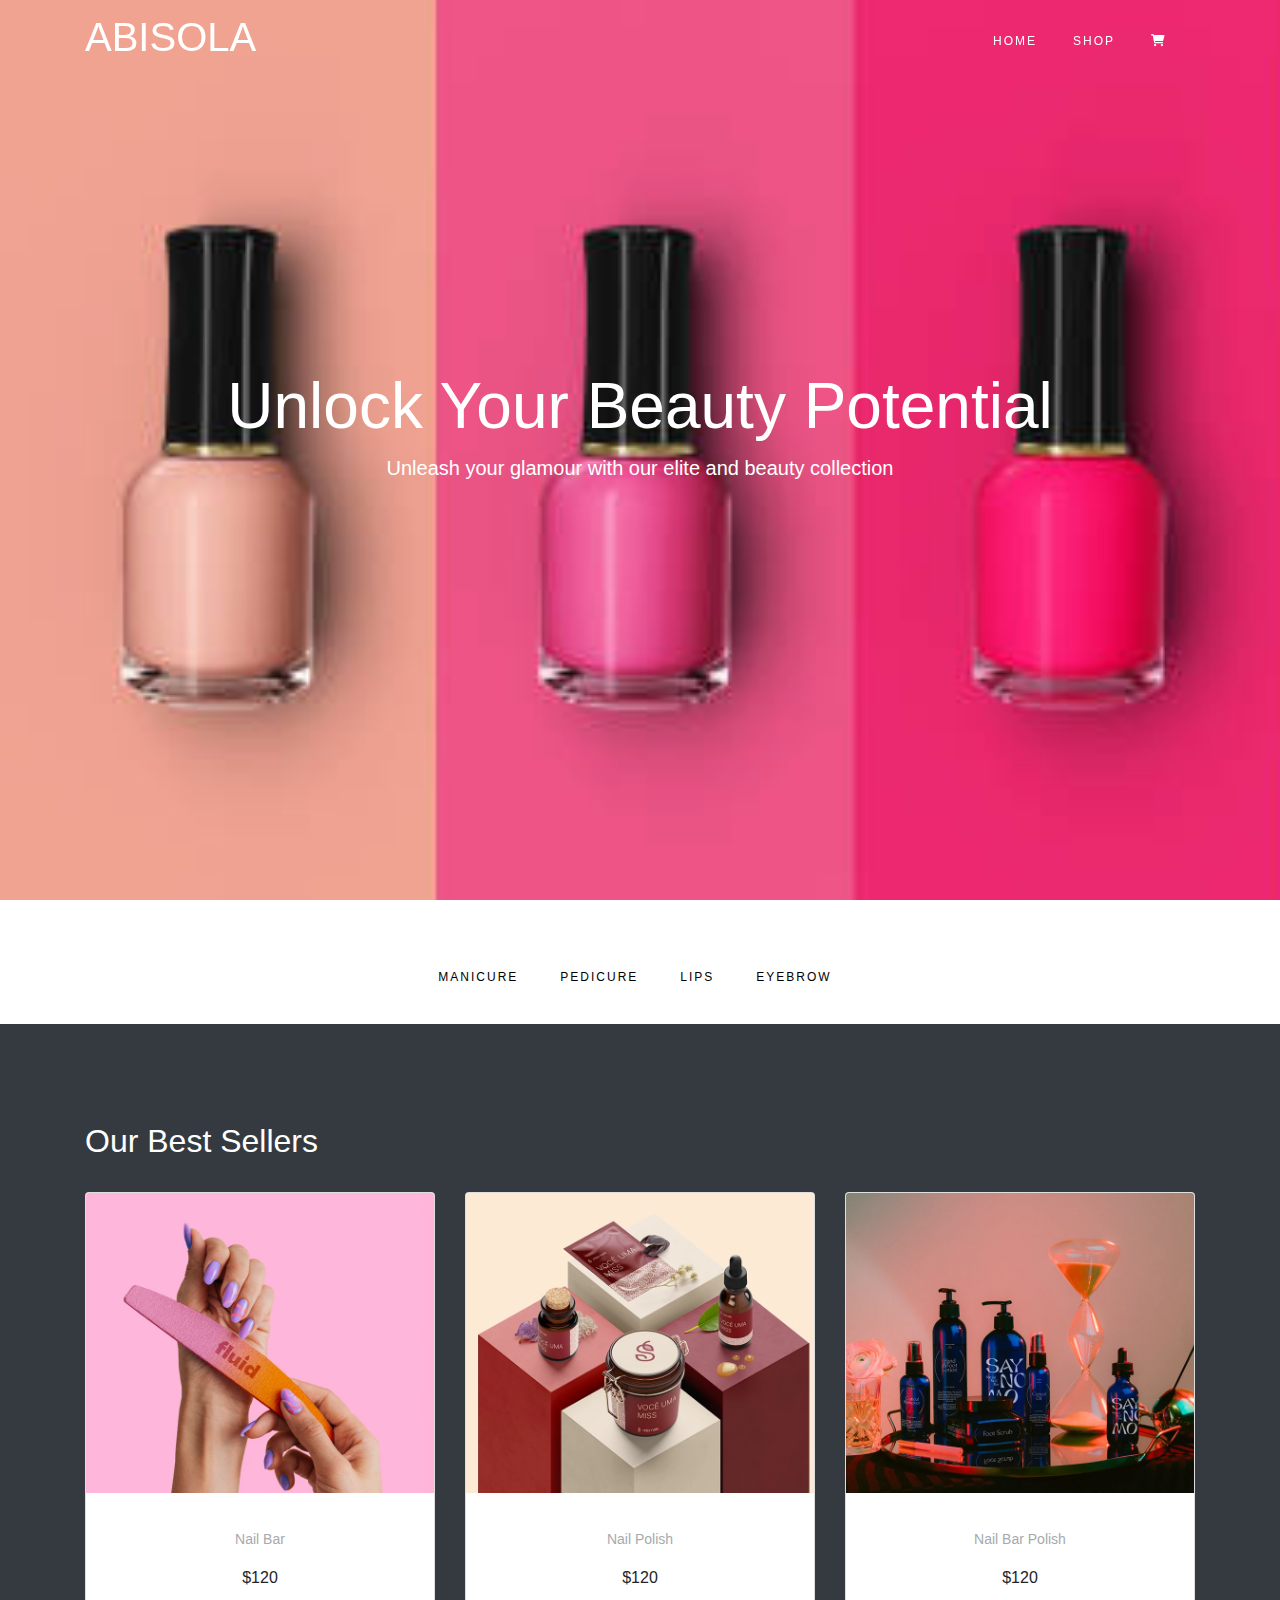
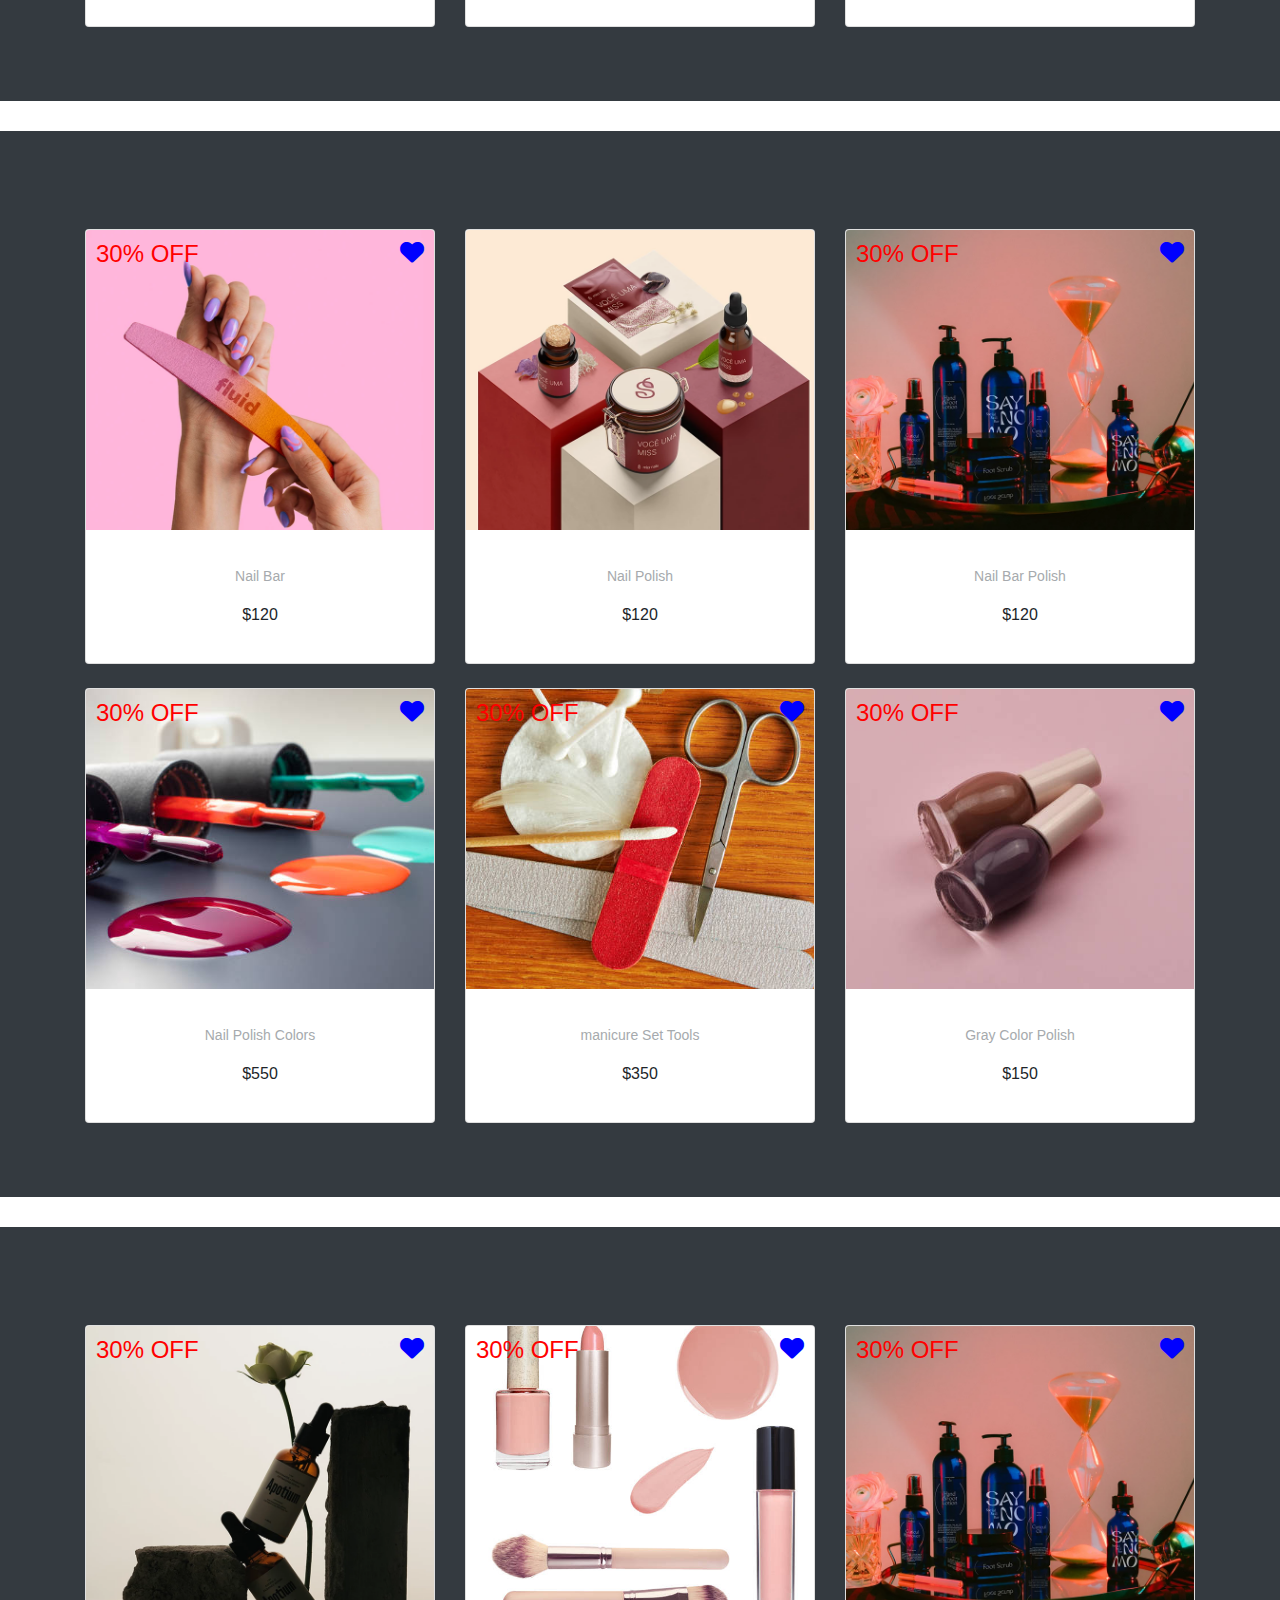
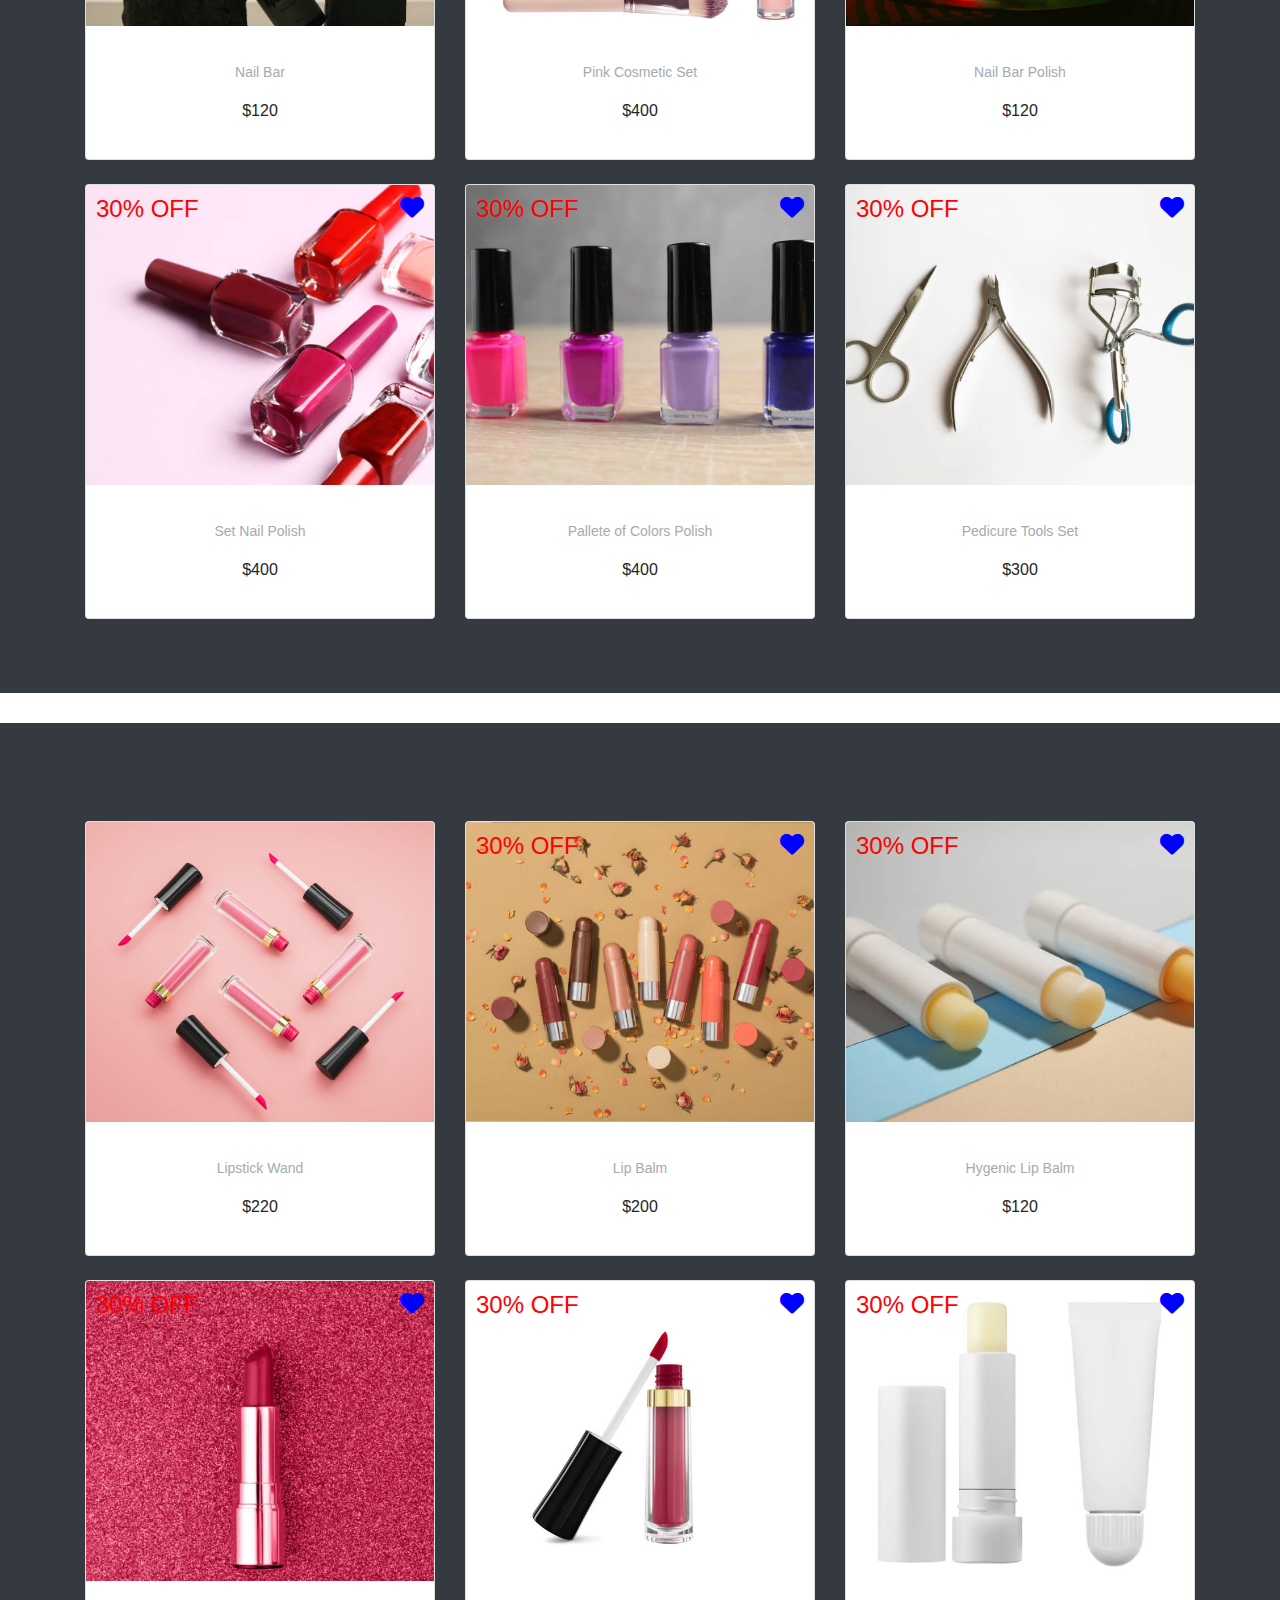
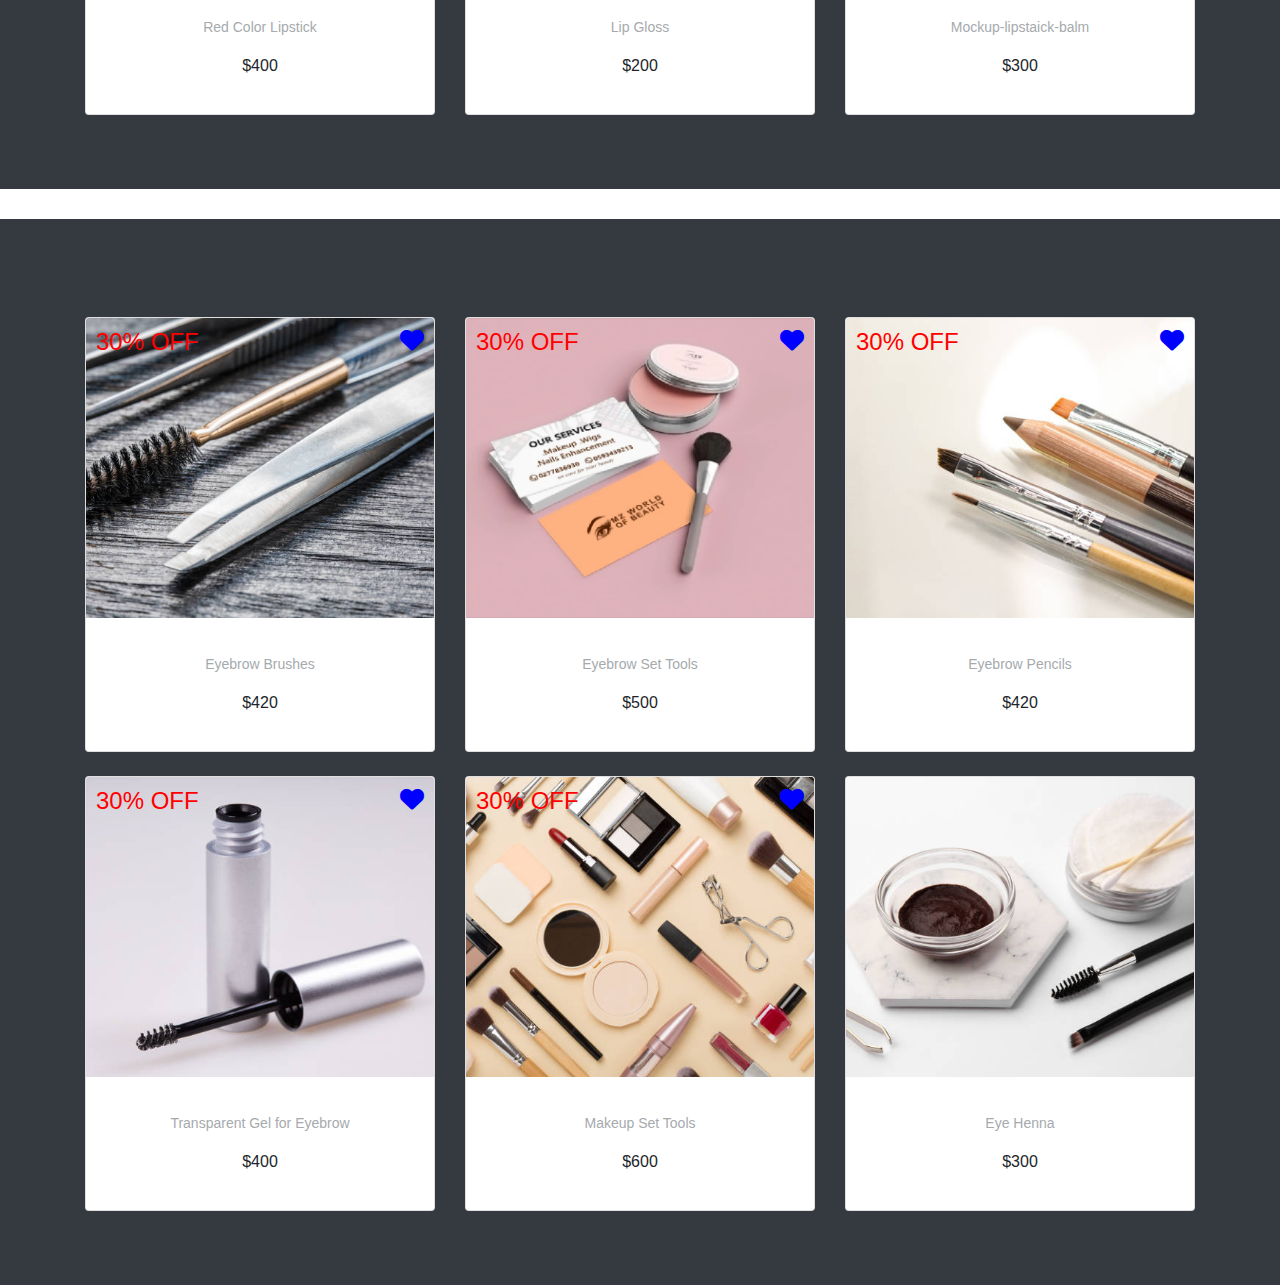
==== shop.html @ 08091c40 "first commit" ====
<html lang="en">
<head>
    <meta charset="UTF-8">
    <meta name="viewport" content="width=device-width, initial-scale=1.0">
    <title>Shop Bisola</title>
    <link href="https://maxcdn.bootstrapcdn.com/bootstrap/4.0.0/css/bootstrap.min.css" rel="stylesheet">
    <link rel="stylesheet" href="https://cdnjs.cloudflare.com/ajax/libs/font-awesome/6.0.0/css/all.min.css">
    <link rel="stylesheet" href="styles.css">  
    <link rel="stylesheet" href="nav.css">
    <link rel="stylesheet" href="shop.css">
</head>
<body>

    <nav id="navbar" class="navbar navbar-expand-lg navbar-light bg-light bg-transparent fixed-top">
        <div class="container">
            <a class="navbar-brand" href="index.html">
                <h1>Abisola</h1>
            </a>

            <button class="navbar-toggler" type="button" data-toggle="collapse" data-target="#navbarNav"
            aria-controls="navbarNav" aria-expanded="false" aria-label="Toggle navigation">
             <span class="navbar-toggler-icon"></span>
           </button>

            <div class="collapse navbar-collapse" id="navbarNav">
                <ul class="navbar-nav ml-auto">
                    <li class="nav-item">
                        <a class="nav-link" href="index.html">Home</a>
                    </li>
                    <li class="nav-item">
                        <a class="nav-link" href="shop.html">Shop</a>
                    </li>
                    <li class="nav-item">
                        <a class="nav-link" href="#">
                            <i class="fas fa-shopping-cart cart-icon"></i>
                        </a>
                    </li>
                </ul>
            </div>
        </div>
    </nav>
    
    <section class="shop-bg-image" id="home">
        <div class="container-fluid">
            <div class="row">
                <div class="col-lg-12 col-md-12 col-sm-12 col-xs-12 hero-text mx-auto text-center">
                    <h2 class="my-name">Unlock Your Beauty Potential</h2>
                    <p class="my_desc">Unleash your glamour with our elite and  beauty collection</p>
                </div>
            </div>
        </div>
    </section>

    <section class="second-nav">
        <div class="container">
            <div>
                <ul>
                    <li class="nav-item">
                    <a class="nav-link text-dark" href="#manicure">Manicure</a>
                    </li>
                    <li class="nav-item">
                    <a class="nav-link text-dark" href="#pedicure">Pedicure</a>
                    </li>
                    <li class="nav-item">
                    <a class="nav-link text-dark" href="#lips">Lips</a>
                    </li>
                    <li class="nav-item">
                    <a class="nav-link text-dark" href="#eyebrow">Eyebrow</a>
                    </li>
                </ul>
            </div>
        </div>
    </section>

    <section class=" our-services bg-dark" id="">
        <div class="container mt-5">
            <div class="row mb-4">
                <div class="col-12 ">
                    <h2 class="color-white">Our Best Sellers</h2>
                </div>
            </div>
    
            <div class="row">
                <div class="col-lg-4 col-md-6 mb-4">
                    <div class="card h-100">
                        <img src="./images/nail-bar.webp" class="card-img-top" alt="Service 1">
                        <div class="card-body d-flex flex-column text-center">
                            <p class="card-text overflow-hidden mt-3">Nail Bar</p>
                            <p>$120</p>
                        </div>
                    </div>
                </div>
    
                <div class="col-lg-4 col-md-6 mb-4">
                    <div class="card h-100">
                        <img src="./images/nail-polish.webp" class="card-img-top" alt="Service 1">
                        <div class="card-body d-flex flex-column text-center">
                            <p class="card-text overflow-hidden mt-3">Nail Polish</p>
                            <p>$120</p>
                        </div>
                    </div>
                </div>
    
                <div class="col-lg-4 col-md-6 mb-4">
                    <div class="card h-100">
                        <img src="./images/nail-bar-polish.webp" class="card-img-top" alt="Service 1">
                        <div class="card-body text-center">
                            <p class="card-text overflow-hidden mt-3">Nail Bar Polish</p>
                            <p>$120</p>
                        </div>
                    </div>
                </div>               
            </div>
        </div>
    </section>

    <section class=" our-services bg-dark" id="manicure">
        <div class="container mt-5">
            <!-- Service Text -->
            <!-- <div class="row mb-4">
                <div class="col-12 text-center">
                    <h2>Our Services</h2>
                    <p>Explore our range of services to enhance your beauty and style.</p>
                </div>
            </div> -->

            <div class="row">
                <div class="col-lg-4 col-md-6 mb-4">
                    <div class="card h-100">
                        <img src="./images/nail-bar.webp" class="card-img-top" alt="Service 1">
                        <i class="fas fa-heart heart-icon"></i>
                        <h5 class="off">30% OFF</h5>
                        <div class="card-body d-flex flex-column text-center">
                            <p class="card-text overflow-hidden mt-3">Nail Bar</p>
                            <p>$120</p>
                        </div>
                    </div>
                </div>
    
                <div class="col-lg-4 col-md-6 mb-4">
                    <div class="card h-100">
                        <img src="./images/nail-polish.webp" class="card-img-top" alt="Service 1">
                        <div class="card-body d-flex flex-column text-center">
                            <p class="card-text overflow-hidden mt-3">Nail Polish</p>
                            <p>$120</p>
                        </div>
                    </div>
                </div>
    
                <div class="col-lg-4 col-md-6 mb-4">
                    <div class="card h-100">
                        <img src="./images/nail-bar-polish.webp" class="card-img-top" alt="Service 1">
                        <i class="fas fa-heart heart-icon"></i>
                        <h5 class="off">30% OFF</h5>
                        <div class="card-body text-center">
                            <p class="card-text overflow-hidden mt-3">Nail Bar Polish</p>
                            <p>$120</p>
                        </div>
                    </div>
                </div>
    
                <div class="col-lg-4 col-md-6 mb-4">
                    <div class="card h-100">
                        <img src="./images/polish-different-colors.jpg" class="card-img-top" alt="Service 1">
                        <i class="fas fa-heart heart-icon"></i>
                        <h5 class="off">30% OFF</h5>
                        <div class="card-body d-flex flex-column text-center">
                            <p class="card-text overflow-hidden mt-3">Nail Polish Colors</p>
                            <p>$550</p>
                        </div>
                    </div>
                </div>
    
                <div class="col-lg-4 col-md-6 mb-4">
                    <div class="card h-100">
                        <img src="./images/manicure-set-tools.jpg" class="card-img-top" alt="Service 1">
                        <i class="fas fa-heart heart-icon"></i>
                        <h5 class="off">30% OFF</h5>
                        <div class="card-body d-flex flex-column text-center">
                            <p class="card-text overflow-hidden mt-3">manicure Set Tools</p>
                            <p>$350</p>
                        </div>
                    </div>
                </div>
    
                <div class="col-lg-4 col-md-6 mb-4">
                    <div class="card h-100">
                        <img src="./images/gray-polish.jpg" class="card-img-top" alt="Service 1">
                        <i class="fas fa-heart heart-icon"></i>
                        <h5 class="off">30% OFF</h5>
                        <div class="card-body d-flex flex-column text-center">
                            <p class="card-text overflow-hidden mt-3">Gray Color Polish</p>
                            <p>$150</p>
                        </div>
                    </div>
                </div>
            </div>
        </div>
    </section>

    <section class=" our-services bg-dark" id="pedicure">
        <div class="container mt-5">
            <!-- Service Text -->
            <!-- <div class="row mb-4">
                <div class="col-12 text-center">
                    <h2>Our Services</h2>
                    <p>Explore our range of services to enhance your beauty and style.</p>
                </div>
            </div> -->
    
            <div class="row">
                <div class="col-lg-4 col-md-6 mb-4">
                    <div class="card h-100">
                        <img src="./images/pedi.webp" class="card-img-top" alt="Service 1">
                        <i class="fas fa-heart heart-icon"></i>
                        <h5 class="off">30% OFF</h5>
                        <div class="card-body d-flex flex-column text-center">
                            <p class="card-text overflow-hidden mt-3">Nail Bar</p>
                            <p>$120</p>
                        </div>
                    </div>
                </div>
    
                <div class="col-lg-4 col-md-6 mb-4">
                    <div class="card h-100">
                        <img src="./images/set-cream-costmetic-pedi.jpg" class="card-img-top" alt="Service 1">
                        <i class="fas fa-heart heart-icon"></i>
                        <h5 class="off">30% OFF</h5>
                        <div class="card-body d-flex flex-column text-center">
                            <p class="card-text overflow-hidden mt-3">Pink Cosmetic Set</p>
                            <p>$400</p>
                        </div>
                    </div>
                </div>
    
                <div class="col-lg-4 col-md-6 mb-4">
                    <div class="card h-100">
                        <img src="./images/nail-bar-polish.webp" class="card-img-top" alt="Service 1">
                        <i class="fas fa-heart heart-icon"></i>
                        <h5 class="off">30% OFF</h5>
                        <div class="card-body text-center">
                            <p class="card-text overflow-hidden mt-3">Nail Bar Polish</p>
                            <p>$120</p>
                        </div>
                    </div>
                </div>
    
                <div class="col-lg-4 col-md-6 mb-4">
                    <div class="card h-100">
                        <img src="./images/set-nail-polish.jpg" class="card-img-top" alt="Service 1">
                        <i class="fas fa-heart heart-icon"></i>
                        <h5 class="off">30% OFF</h5>
                        <div class="card-body d-flex flex-column text-center">
                            <p class="card-text overflow-hidden mt-3">Set Nail Polish</p>
                            <p>$400</p>
                        </div>
                    </div>
                </div>
    
                <div class="col-lg-4 col-md-6 mb-4">
                    <div class="card h-100">
                        <img src="./images/pallete-color-polish.jpg" class="card-img-top" alt="Service 1">
                        <i class="fas fa-heart heart-icon"></i>
                        <h5 class="off">30% OFF</h5>
                        <div class="card-body d-flex flex-column text-center">
                            <p class="card-text overflow-hidden mt-3">Pallete of Colors Polish</p>
                            <p>$400</p>
                        </div>
                    </div>
                </div>
    
                <div class="col-lg-4 col-md-6 mb-4">
                    <div class="card h-100">
                        <img src="./images/pedicure-tools-set.jpg" class="card-img-top" alt="Service 1">
                        <i class="fas fa-heart heart-icon"></i>
                        <h5 class="off">30% OFF</h5>
                        <div class="card-body d-flex flex-column text-center">
                            <p class="card-text overflow-hidden mt-3">Pedicure Tools Set</p>
                            <p>$300</p>
                        </div>
                    </div>
                </div>
            </div>
        </div>
    </section>

    
    <section class=" our-services bg-dark" id="lips">
        <div class="container mt-5">
            <!-- Service Text -->
            <!-- <div class="row mb-4">
                <div class="col-12 text-center">
                    <h2>Our Services</h2>
                    <p>Explore our range of services to enhance your beauty and style.</p>
                </div>
            </div> -->
    
            <div class="row">
                <div class="col-lg-4 col-md-6 mb-4">
                    <div class="card h-100">
                        <img src="./images/lipstick-wand.jpg" class="card-img-top" alt="Service 1">
                        <div class="card-body d-flex flex-column text-center">
                            <p class="card-text overflow-hidden mt-3">Lipstick Wand</p>
                            <p>$220</p>
                        </div>
                    </div>
                </div>
    
                <div class="col-lg-4 col-md-6 mb-4">
                    <div class="card h-100">
                        <img src="./images/lip-balm-rose-petals.jpg" class="card-img-top" alt="Service 1">
                        <i class="fas fa-heart heart-icon"></i>
                        <h5 class="off">30% OFF</h5>
                        <div class="card-body d-flex flex-column text-center">
                            <p class="card-text overflow-hidden mt-3">Lip Balm</p>
                            <p>$200</p>
                        </div>
                    </div>
                </div>
    
                <div class="col-lg-4 col-md-6 mb-4">
                    <div class="card h-100">
                        <img src="./images/hygenic-lipstick.jpg" class="card-img-top" alt="Service 1">
                        <i class="fas fa-heart heart-icon"></i>
                        <h5 class="off">30% OFF</h5>
                        <div class="card-body text-center">
                            <p class="card-text overflow-hidden mt-3">Hygenic Lip Balm</p>
                            <p>$120</p>
                        </div>
                    </div>
                </div>
    
                <div class="col-lg-4 col-md-6 mb-4">
                    <div class="card h-100">
                        <img src="./images/red-lipstick.jpg" class="card-img-top" alt="Service 1">
                        <i class="fas fa-heart heart-icon"></i>
                        <h5 class="off">30% OFF</h5>
                        <div class="card-body d-flex flex-column text-center">
                            <p class="card-text overflow-hidden mt-3">Red Color Lipstick</p>
                            <p>$400</p>
                        </div>
                    </div>
                </div>
    
                <div class="col-lg-4 col-md-6 mb-4">
                    <div class="card h-100">
                        <img src="./images/lip-glouse.jpg" class="card-img-top" alt="Service 1">
                        <i class="fas fa-heart heart-icon"></i>
                        <h5 class="off">30% OFF</h5>
                        <div class="card-body d-flex flex-column text-center">
                            <p class="card-text overflow-hidden mt-3">Lip Gloss</p>
                            <p>$200</p>
                        </div>
                    </div>
                </div>
    
                <div class="col-lg-4 col-md-6 mb-4">
                    <div class="card h-100">
                        <img src="./images/mockup-lipstick-balm.jpg" class="card-img-top" alt="Service 1">
                        <i class="fas fa-heart heart-icon"></i>
                        <h5 class="off">30% OFF</h5>
                        <div class="card-body d-flex flex-column text-center">
                            <p class="card-text overflow-hidden mt-3">Mockup-lipstaick-balm</p>
                            <p>$300</p>
                        </div>
                    </div>
                </div>
            </div>
        </div>
    </section>

    <section class=" our-services bg-dark" id="eyebrow">
        <div class="container mt-5">
            <!-- Service Text -->
            <!-- <div class="row mb-4">
                <div class="col-12 text-center">
                    <h2>Our Services</h2>
                    <p>Explore our range of services to enhance your beauty and style.</p>
                </div>
            </div> -->
    
            <div class="row">
                <div class="col-lg-4 col-md-6 mb-4">
                    <div class="card h-100">
                        <img src="./images/eyebrow-brushes.jpg" class="card-img-top" alt="Service 1">
                        <i class="fas fa-heart heart-icon"></i>
                        <h5 class="off">30% OFF</h5>
                        <div class="card-body d-flex flex-column text-center">
                            <p class="card-text overflow-hidden mt-3">Eyebrow Brushes</p>
                            <p>$420</p>
                        </div>
                    </div>
                </div>
    
                <div class="col-lg-4 col-md-6 mb-4">
                    <div class="card h-100">
                        <img src="./images/eye-brush.webp" class="card-img-top" alt="Service 1">
                        <i class="fas fa-heart heart-icon"></i>
                        <h5 class="off">30% OFF</h5>
                        <div class="card-body d-flex flex-column text-center">
                            <p class="card-text overflow-hidden mt-3">Eyebrow Set Tools</p>
                            <p>$500</p>
                        </div>
                    </div>
                </div>
    
                <div class="col-lg-4 col-md-6 mb-4">
                    <div class="card h-100">
                        <img src="./images/eye-brushes-tools.jpg" class="card-img-top" alt="Service 1">
                        <i class="fas fa-heart heart-icon"></i>
                        <h5 class="off">30% OFF</h5>
                        <div class="card-body text-center">
                            <p class="card-text overflow-hidden mt-3">Eyebrow Pencils</p>
                            <p>$420</p>
                        </div>
                    </div>
                </div>
    
                <div class="col-lg-4 col-md-6 mb-4">
                    <div class="card h-100">
                        <img src="./images/transparent-gel-eyebrow.jpg" class="card-img-top" alt="Service 1">
                        <i class="fas fa-heart heart-icon"></i>
                        <h5 class="off">30% OFF</h5>
                        <div class="card-body d-flex flex-column text-center">
                            <p class="card-text overflow-hidden mt-3">Transparent Gel for Eyebrow</p>
                            <p>$400</p>
                        </div>
                    </div>
                </div>
    
                <div class="col-lg-4 col-md-6 mb-4">
                    <div class="card h-100">
                        <img src="./images/makeup-set-tools.jpg" class="card-img-top" alt="Service 1">
                        <i class="fas fa-heart heart-icon"></i>
                        <h5 class="off">30% OFF</h5>
                        <div class="card-body d-flex flex-column text-center">
                            <p class="card-text overflow-hidden mt-3">Makeup Set Tools</p>
                            <p>$600</p>
                        </div>
                    </div>
                </div>
    
                <div class="col-lg-4 col-md-6 mb-4">
                    <div class="card h-100">
                        <img src="./images/eye-henna.jpg" class="card-img-top" alt="Service 1">
                        <div class="card-body d-flex flex-column text-center">
                            <p class="card-text overflow-hidden mt-3">Eye Henna</p>
                            <p>$300</p>
                        </div>
                    </div>
                </div>
            </div>
        </div>
    </section>

    <script src="script.js"></script>

    <script src="https://code.jquery.com/jquery-3.2.1.slim.min.js"
    integrity="sha384-KJ3o2DKtIkvYIK3UENzmM7KCkRr/rE9/Qpg6aAZGJwFDMVNA/GpGFF93hXpG5KkN"
    crossorigin="anonymous"></script>
    <script src="https://cdnjs.cloudflare.com/ajax/libs/popper.js/1.12.9/umd/popper.min.js"
    integrity="sha384-ApNbgh9B+Y1QKtv3Rn7W3mgPxhU9K/ScQsAP7hUibX39j7fakFPskvXusvfa0b4Q"
    crossorigin="anonymous"></script>
    <script src="https://maxcdn.bootstrapcdn.com/bootstrap/4.0.0/js/bootstrap.min.js"
    integrity="sha384-JZR6Spejh4U02d8jOt6vLEHfe/JQGiRRSQQxSfFWpi1MquVdAyjUar5+76PVCmYl"
    crossorigin="anonymous"></script>

</body>
</html>
---- styles.css ----
*{
    margin: 0;
    padding: 0;
}

.bg-image {
    height:100vh;
    background: url('./images/booking-photo.jpg');
    background-size:cover;
    position:relative;
}

.my-name {
    font-size:4em;
}
.my_desc {
    font-size: 20px;
    margin-bottom: 50px;
}

.hero-text {
    position: absolute;
    top: 50%;
    left: 50%;
    transform: translate(-50%, -50%);
    color: white;
    text-align: center;
    display: flex;
    flex-direction: column;
    align-items: center;
}

.custom-btn-pink {
    background-color: #FA267B;
    color: white;
    padding: 10px 20px;
    letter-spacing: 3px;
}

.add-dot::before {
    content: '\2022'; 
    margin-right: 8px; 
    font-size: 20px; 
    color: #ff69b4;
}


.intro-text-2 p{
    color: #A6AAAD;
}

.img-fluid {
    max-width: 100%;
    height: 500px !important;
}

.our-services{
    background-color: #B6CCC9;
    margin-top: 30px;
    padding: 50px 0;
}

.card-text{
    color: #A6AAAD;
    font-size: 14px;
}

 .bk-color-4{
    background-color: #F9F9F9;
}

.booking {
    background: url('./images/pretty-nails.jpg');
    background-size:cover;
    color: #F9F9F9;
    padding: 20px 0;

}

.blog{
    padding: 30px 0;
}

.contact-page{
    padding: 30px 0;
    background-color: #FFF8FC !important;
}

.contact-page button{
    margin-bottom: 30px ;
}

@media (max-width: 400px) {
    .my-name {
        font-size:3em;
    }
}
---- nav.css ----
* {
    margin: 0;
    padding: 0;
}

.social-icon {
    color: #fff;
}

#navbar.navbar-light.bg-transparent {
    background-color: transparent !important;
}

#navbar.navbar-light.bg-dark {
    background-color: #000 !important;
}

#navbar.navbar-light .navbar-nav .nav-link.text-white {
    color: #fff !important;
}

.navbar-brand h1{
    color: #fff;
    text-transform: uppercase;
}

.nav-link{
    text-transform: uppercase;
    color:#fff !important;
    font-size: 12px;
    letter-spacing: 2px;
}

#navbar .navbar-nav .contact-link {
    background-color: transparent;
    border: 1px solid white;
    color: white; /* Set text color to white */
}

#navbar .navbar-nav .nav-link {
    margin-right: 20px; /* Adjust the margin to increase/decrease spacing */
}

#navbar .navbar-nav .contact-link {
    background-color: transparent;
    border: 1px solid white;
    color: white; /* Set text color to white */
}

footer{
    background-color: #15120D;
    color: #fff;
    margin-top: 70px;
    padding: 40px 0;
}

footer h4{
    text-transform: uppercase;
}

footer a {
    color: #fff;
}

footer .mt-3{
    text-transform: uppercase;
}

.copyright {
    text-align: center;
    color: #fff;
    background-color: #090908;
}

.copyright h2{
    font-size: 13px;
    padding: 10px 0px;
}


@media (max-width: 768px) {

    #navbar.navbar-light.bg-transparent {
        background-color: #A8A8A7 !important;
        color: #fff;
    }
}
---- shop.css ----
*{
    margin: 0;
    padding: 0;
}

.text-dark {
    color: #343a40!important;
}

.shop-bg-image {
    height:100vh;
    background: url('./images/product-image.jpg');
    background-size:cover;
    position:relative;
}

.my-name {
    font-size:4em;
}
.my_desc {
    font-size: 20px;
    margin-bottom: 50px;
}

.hero-text {
    position: absolute;
    top: 50%;
    left: 50%;
    transform: translate(-50%, -50%);
    color: white;
    text-align: center;
    display: flex;
    flex-direction: column;
    align-items: center;
}

.custom-btn-pink {
    background-color: #FA267B;
    color: white;
    padding: 10px 20px;
    letter-spacing: 3px;
}

.second-nav{
    margin: 60px 0 0;
}

.second-nav .nav-link {
    text-transform: uppercase;
    color: #000 !important;
    font-size: 12px;
    letter-spacing: 2px;
}

.second-nav ul {
    display: flex;
    justify-content: center;
    align-items: center;
    list-style-type: none;
    padding: 0;
    margin: 0;
}

.second-nav li {
    margin-right: 10px; 
}

.second-nav a {
    text-decoration: none;
    color: black;
}

.shop-section{
    padding: 30px 0;
}

.cart-icon {
   margin-top: 3px;
}

.color-white{
    color: #fff;
}

.card-img-top {
    height: 300px;
    object-fit: cover;
}

.heart-icon {
    position: absolute;
    top: 10px;
    right: 10px;
    font-size: 24px;
    color: blue;
    cursor: pointer;
}

.off {
    position: absolute;
    top: 10px;
    left: 10px;
    font-size: 24px;
    color: red;
}

@media (max-width: 500px) {
    .second-nav .nav-link {
        font-size: 8px;
    }
}
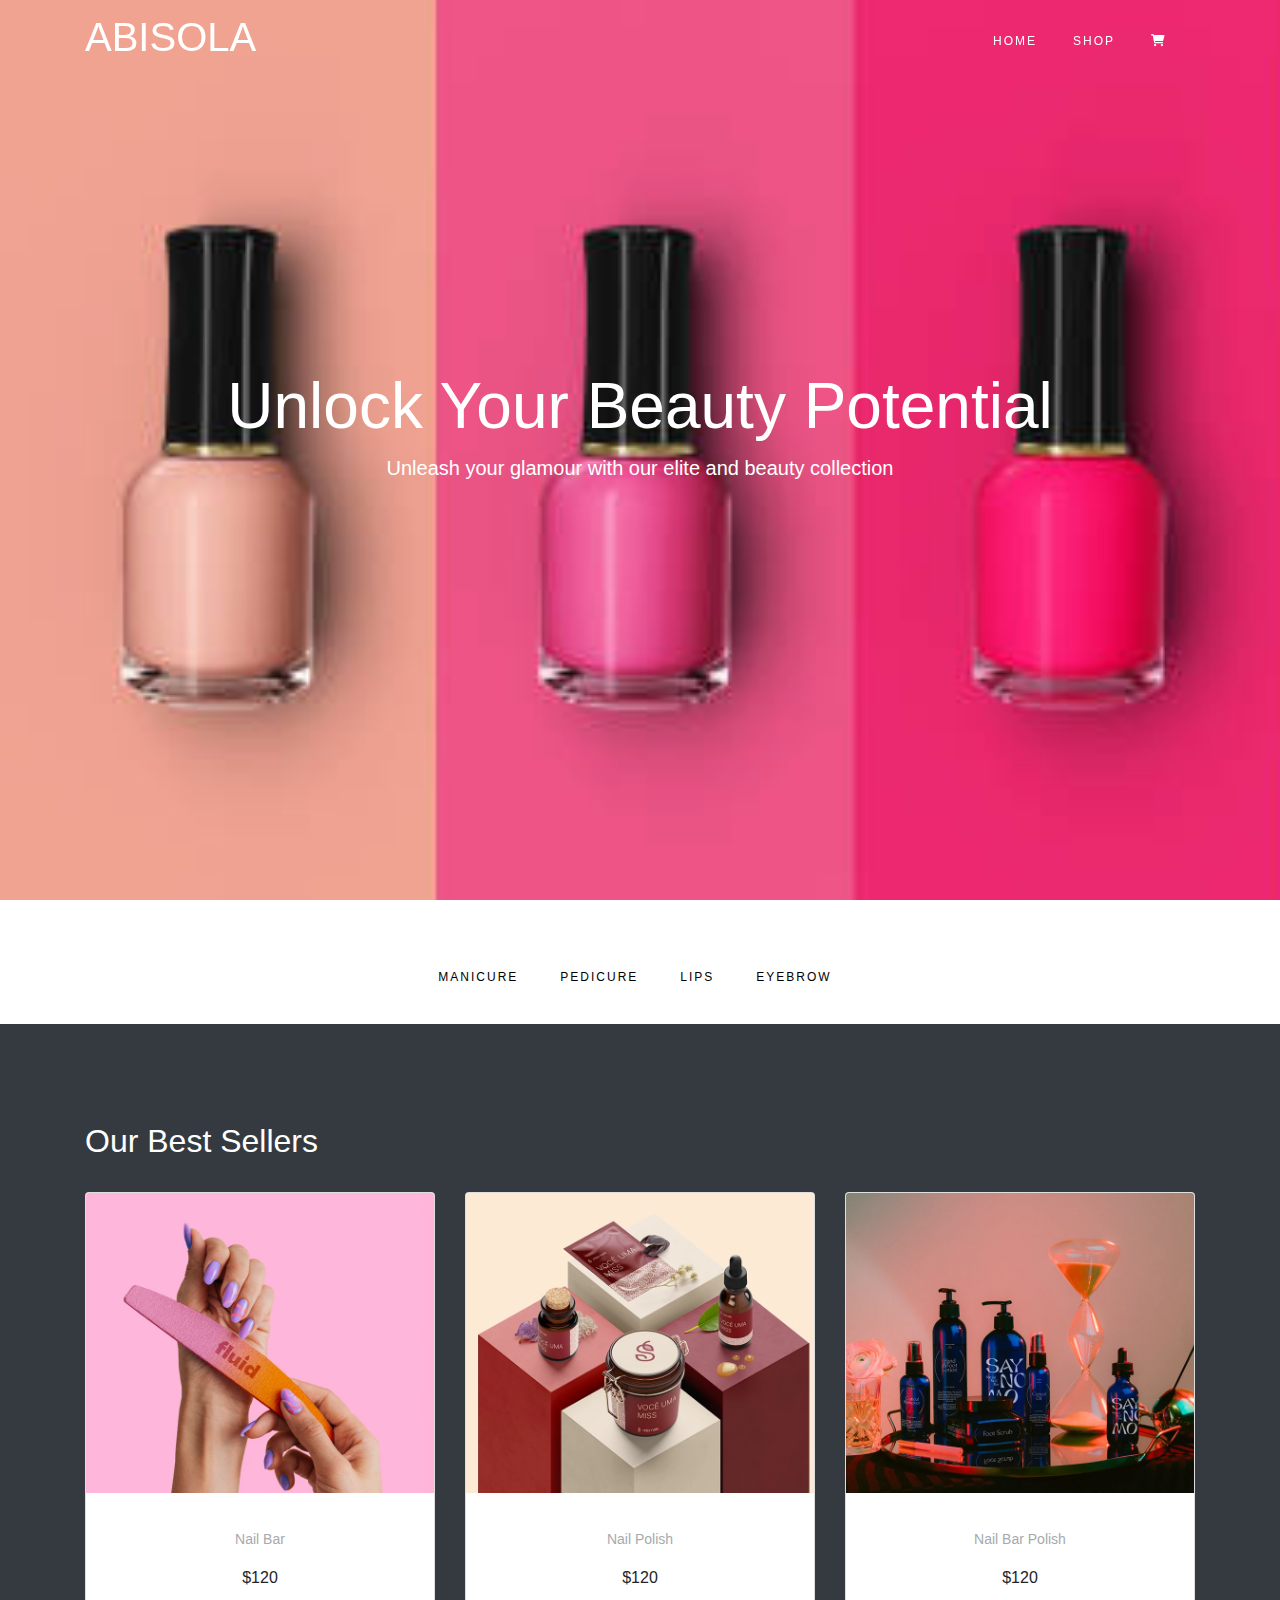
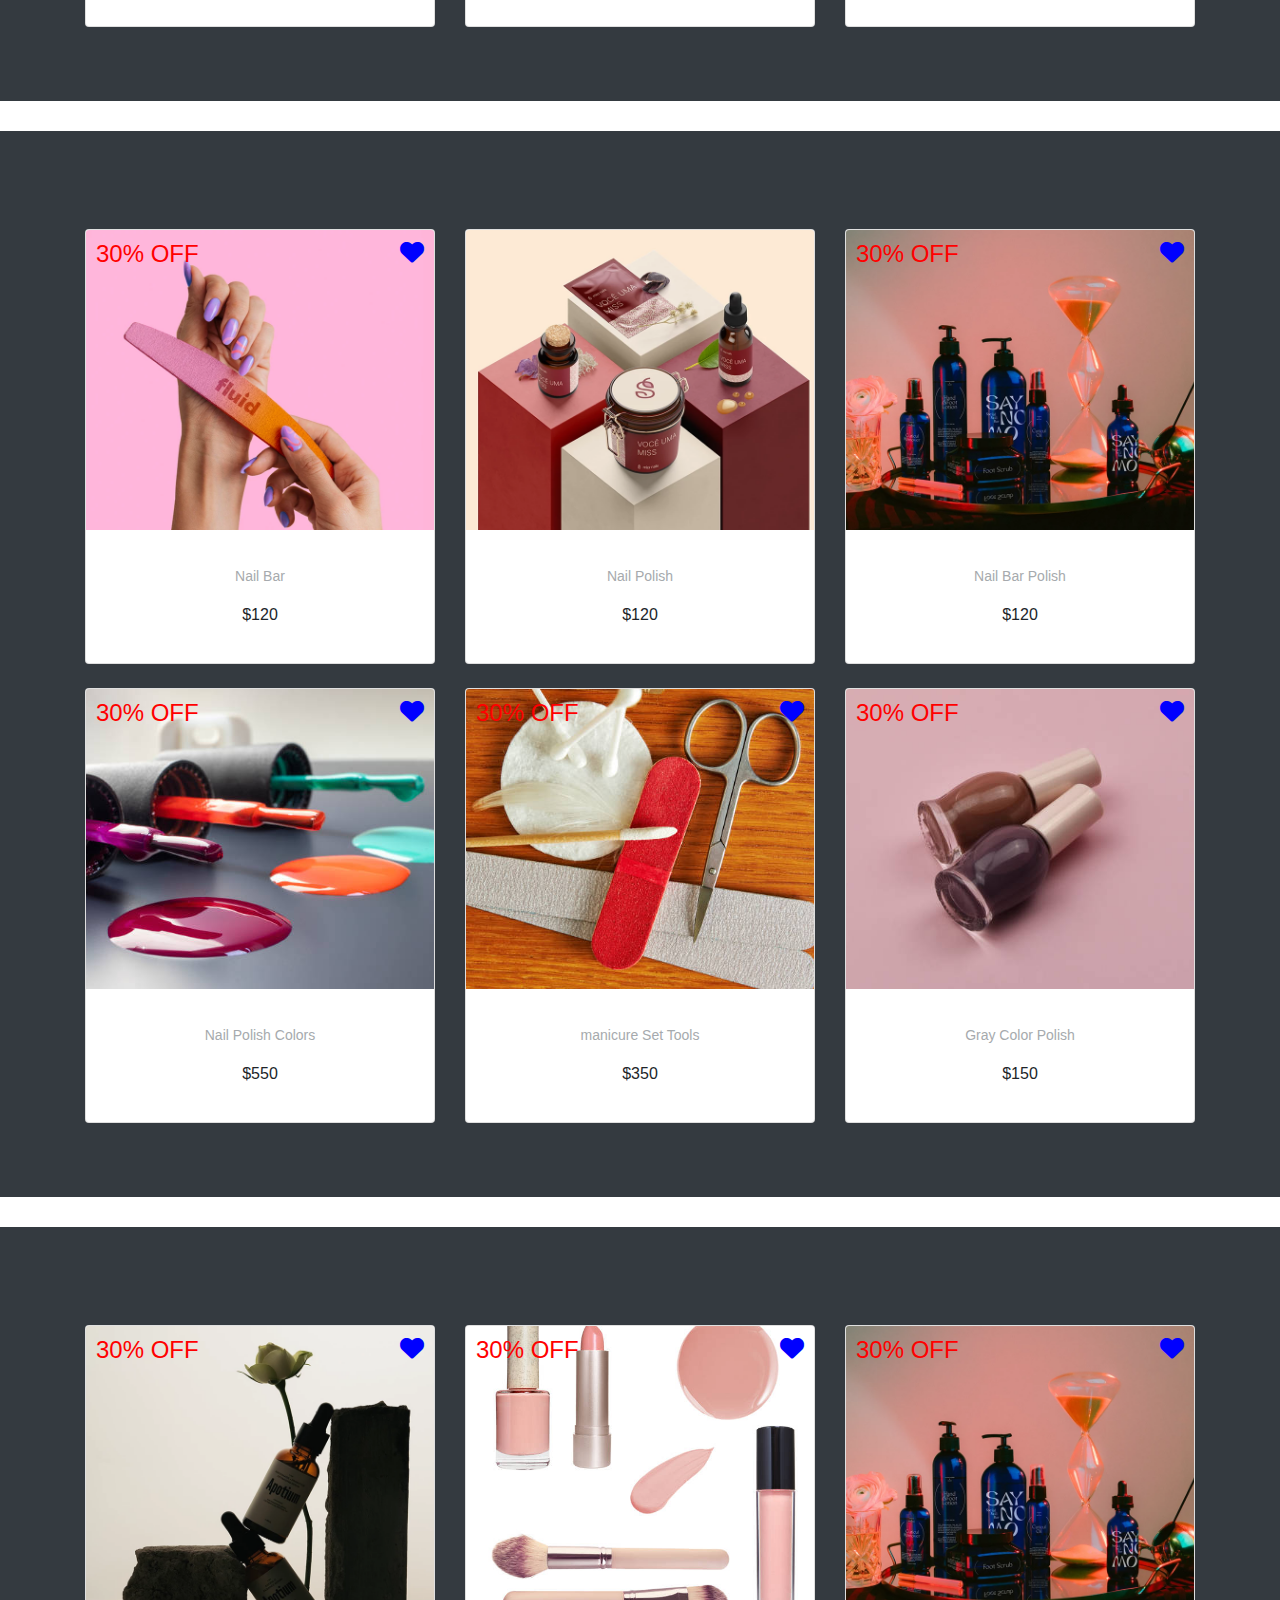
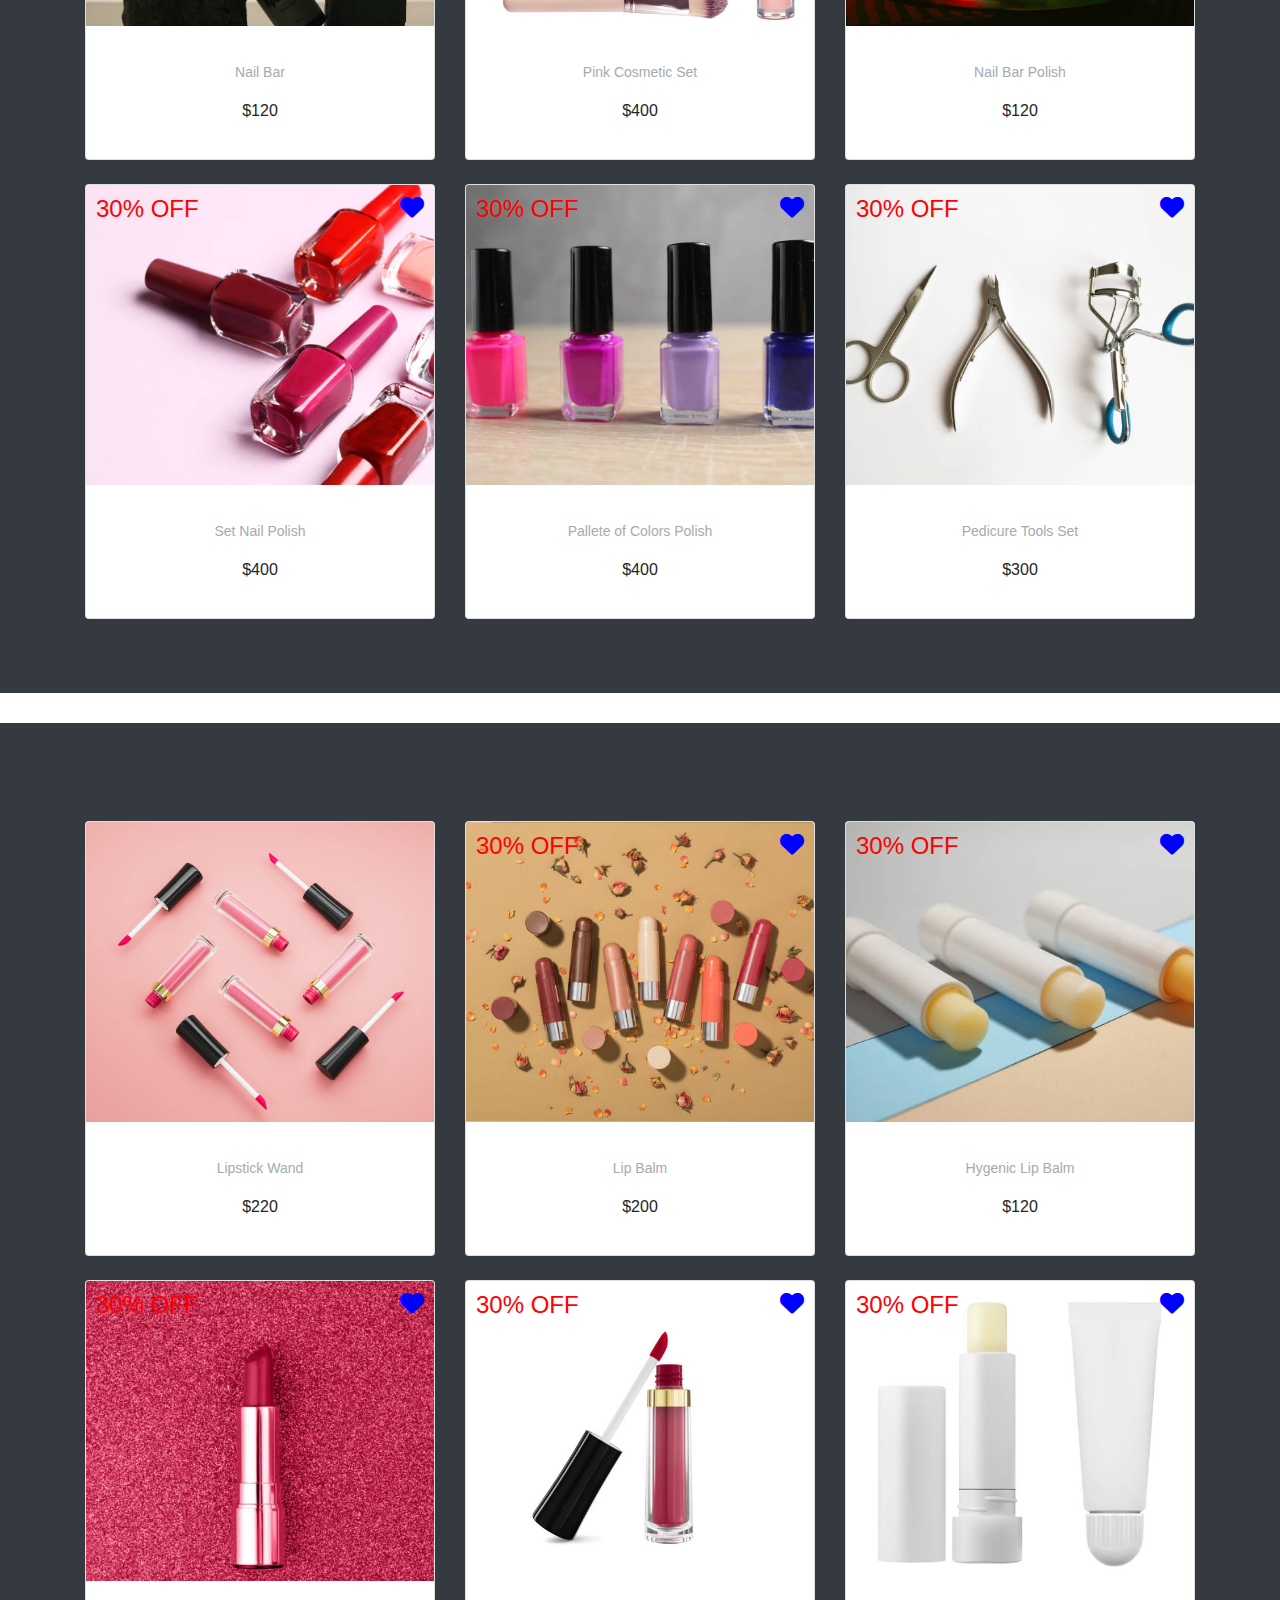
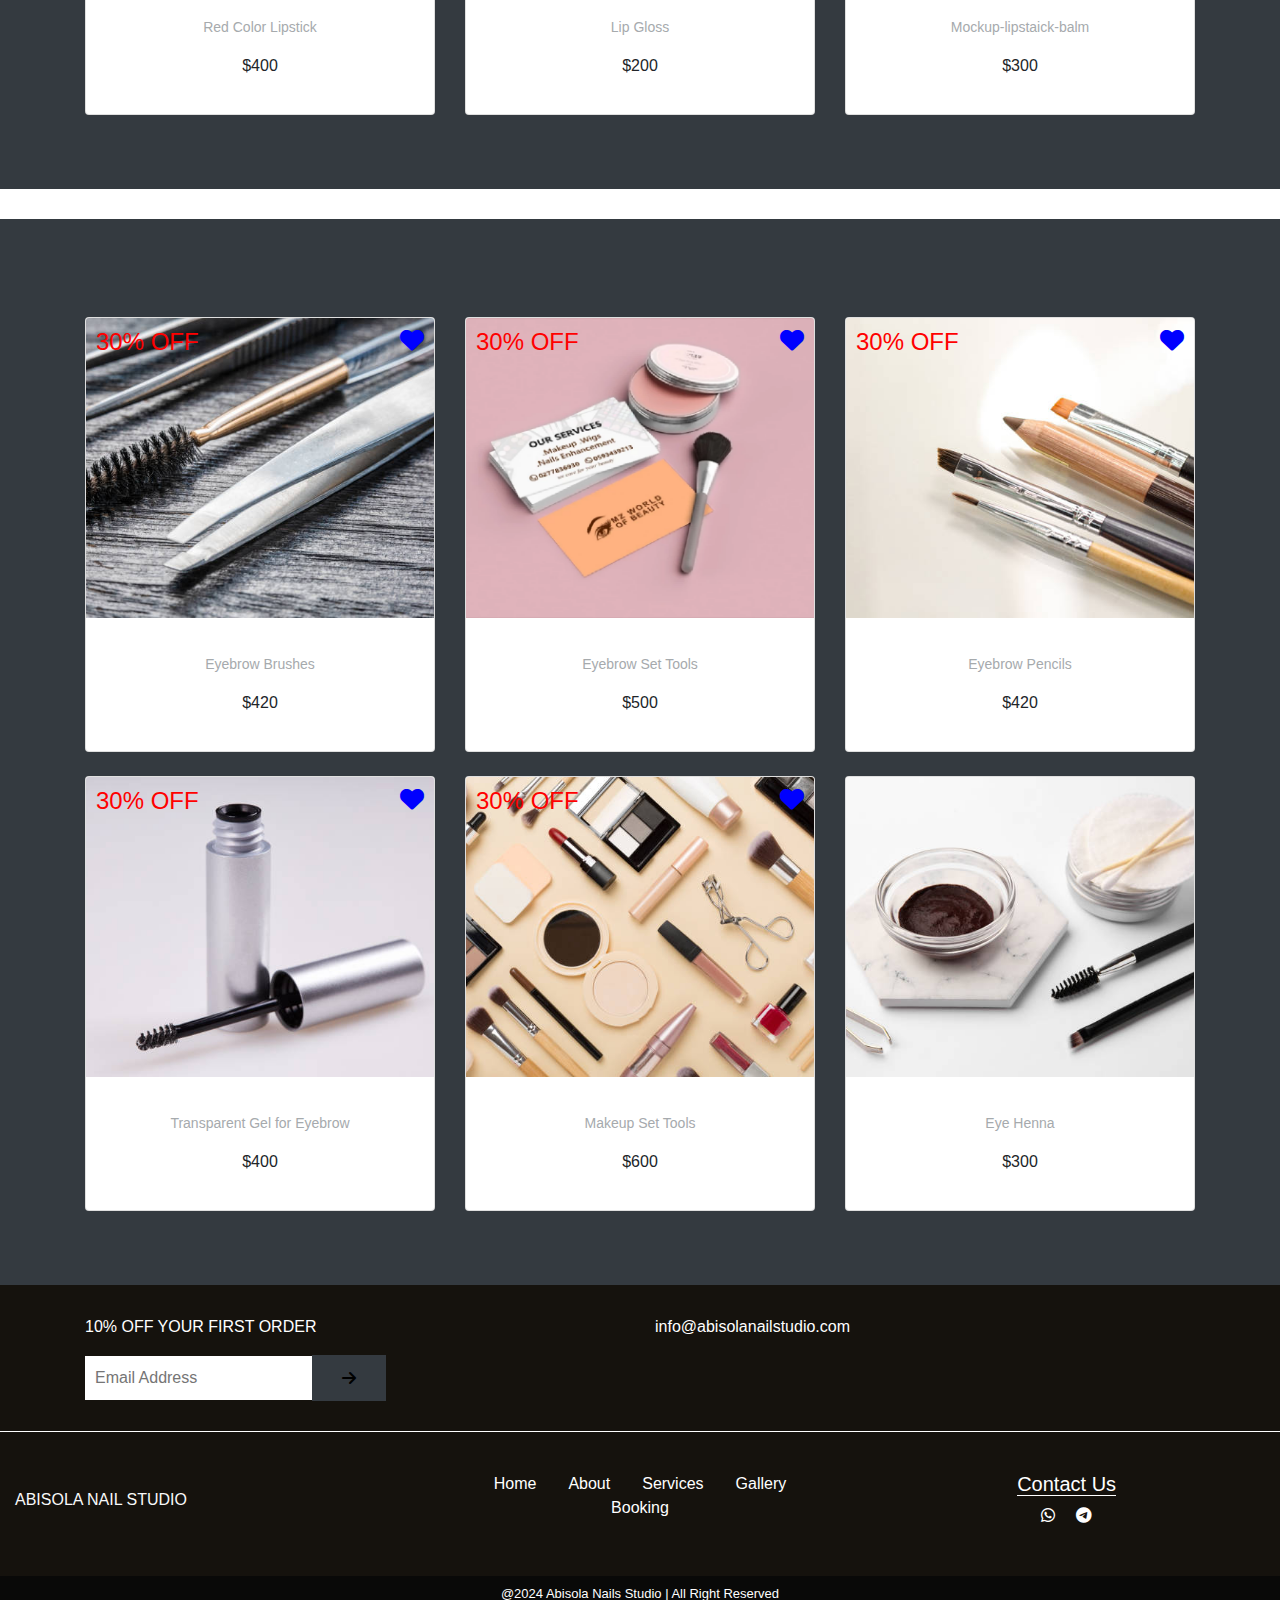
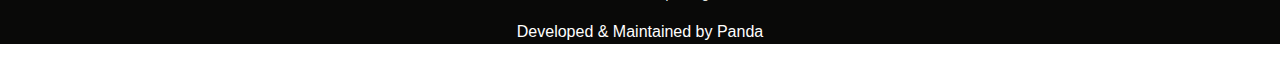
==== commit fda7b929: "second commit" ====
--- a/shop.html
+++ b/shop.html
@@ -453,6 +453,61 @@
         </div>
     </section>
 
+    <section class="bg sub">
+        <div class="container">
+            <div class="row">
+                <div class="col-md-6">
+                    <div >
+                        <p>10% OFF YOUR FIRST ORDER</p>
+                        <div class="text-input-container">
+                            <input type="email" id="name" name="name" placeholder="Email Address">
+                            <button type="submit"><i class="fas fa-arrow-right"></i></button>
+                        </div>
+                    </div>
+                </div>
+                <div class="col-md-6">
+                   
+                    <div class="email-input-container">
+                        <p>info@abisolanailstudio.com</p>
+                    </div>
+                </div>
+            </div>
+        </div>
+    </section><hr class="my-hr">
+    
+
+    <footer class="container-fluid   text-light">
+        <div class="row">
+            <div class="col-md-4 text-center text-md-left">
+                <p class="mt-3">Abisola Nail Studio</p>
+            </div>
+
+           <div class="col-md-4 text-center">
+                <ul class="list-unstyled d-flex justify-content-center flex-wrap">
+                    <li class="mx-3"><a href="#" class="d-block d-md-inline">Home</a></li>
+                    <li class="mx-3"><a href="#" class="d-block d-md-inline">About</a></li>
+                    <li class="mx-3"><a href="#" class="d-block d-md-inline">Services</a></li>
+                    <li class="mx-3"><a href="#" class="d-block d-md-inline">Gallery</a></li>
+                    <li class="mx-3"><a href="#" class="d-block d-md-inline">Booking</a></li>
+                </ul>
+           </div>
+
+            <div class="col-md-4 text-center">
+                <h5><a href="#contact" style="color: white; text-decoration: none; border-bottom: 1px solid white;">Contact Us</a></h5>
+                <a href="https://wa.me/1234567890" target="_blank" title="WhatsApp" class="social-icon"><i class="fab fa-whatsapp"></i></a>
+                <span class="mx-2"></span>
+                <a href="https://t.me/yourtelegramusername" target="_blank" title="Telegram" class="social-icon"><i class="fab fa-telegram"></i></a>
+
+            </div>
+
+        </div>
+    </footer>
+
+    <div class="copyright text-center">
+        <h2>@2024 Abisola Nails Studio | All Right Reserved</h2>
+        <p>Developed & Maintained by Panda</p>
+    </div>
+
     <script src="script.js"></script>
 
     <script src="https://code.jquery.com/jquery-3.2.1.slim.min.js"
--- a/nav.css
+++ b/nav.css
@@ -50,7 +50,7 @@
 footer{
     background-color: #15120D;
     color: #fff;
-    margin-top: 70px;
+    /* margin-top: 70px; */
     padding: 40px 0;
 }
 
@@ -84,4 +84,10 @@
         background-color: #A8A8A7 !important;
         color: #fff;
     }
+
+    #navbar .navbar-nav .contact-link {
+        background-color: transparent;
+        border: none;
+        color: white;
+    }
 }--- a/shop.css
+++ b/shop.css
@@ -104,6 +104,47 @@
     color: red;
 }
 
+.sub{
+    color: #fff;
+    padding: 30px 0;
+    margin: 0;
+}
+
+.bg{
+    background-color: #15120D;
+    color: #fff;
+}
+
+hr{
+    margin: 0;
+}
+
+.my-hr {
+    border-top: 1px solid #fff;
+}
+
+.text-input-container {
+    display: flex;
+    align-items: center;
+}
+
+.text-input-container input,
+.text-input-container button {
+    margin: 0; 
+}
+
+.text-input-container input{
+    padding: 10px;
+    border: none;
+}
+.text-input-container button{
+    padding: 15px 30px;
+    background-color: #343a40;
+    border: none;
+    cursor: pointer;
+}
+
+
 @media (max-width: 500px) {
     .second-nav .nav-link {
         font-size: 8px;
